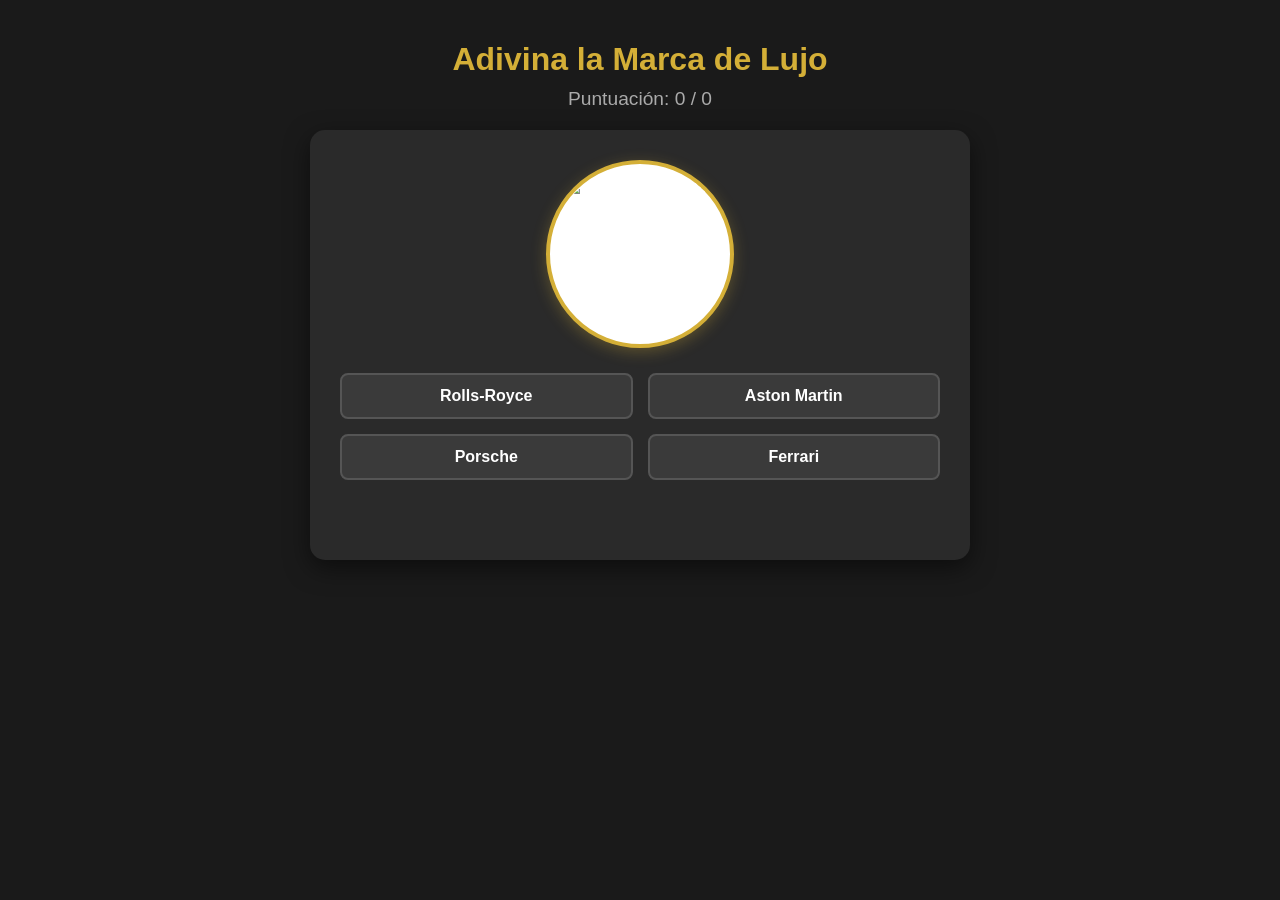
==== autos.html @ 759ddc6b "Create autos.html" ====
<!DOCTYPE html>
<html lang="es">
<head>
    <meta charset="UTF-8">
    <meta name="viewport" content="width=device-width, initial-scale=1.0">
    <title>Juego: Adivina la Marca de Lujo</title>
    <style>
        body {
            font-family: 'Segoe UI', Tahoma, Geneva, Verdana, sans-serif;
            background-color: #1a1a1a;
            color: #ffffff;
            text-align: center;
            padding: 20px;
            margin: 0;
        }
        h1 {
            color: #d4af37;
            margin-bottom: 10px;
        }
        .score-container {
            font-size: 1.2rem;
            margin-bottom: 20px;
            color: #aaaaaa;
        }
        .game-container {
            max-width: 600px;
            margin: 0 auto;
            background-color: #2a2a2a;
            padding: 30px;
            border-radius: 15px;
            box-shadow: 0 8px 24px rgba(0,0,0,0.5);
        }
        .logo-frame {
            width: 180px;
            height: 180px;
            margin: 0 auto 25px auto;
            border-radius: 50%; /* Forma redondeada requerida */
            overflow: hidden;
            background-color: #ffffff;
            display: flex;
            align-items: center;
            justify-content: center;
            border: 4px solid #d4af37;
            box-shadow: 0 4px 15px rgba(212, 175, 55, 0.3);
        }
        .logo-frame img {
            width: 85%;
            height: 85%;
            object-fit: contain;
        }
        .options-grid {
            display: grid;
            grid-template-columns: 1fr 1fr;
            gap: 15px;
        }
        .btn {
            background-color: #3a3a3a;
            color: white;
            border: 2px solid #555555;
            padding: 12px 20px;
            font-size: 1rem;
            font-weight: bold;
            border-radius: 8px;
            cursor: pointer;
            transition: all 0.3s ease;
        }
        .btn:hover {
            background-color: #d4af37;
            color: #1a1a1a;
            border-color: #d4af37;
        }
        .feedback {
            margin-top: 20px;
            font-size: 1.3rem;
            font-weight: bold;
            height: 30px;
        }
        .correct { color: #4caf50; }
        .incorrect { color: #f44336; }
        .next-btn {
            margin-top: 20px;
            background-color: #d4af37;
            color: black;
            display: none;
            width: 100%;
        }
    </style>
</head>
<body>

    <h1>Adivina la Marca de Lujo</h1>
    <div class="score-container">
        Puntuación: <span id="score">0</span> / <span id="total">0</span>
    </div>

    <div class="game-container">
        <div class="logo-frame">
            <img id="logo-img" src="" alt="Logotipo de auto">
        </div>

        <div class="options-grid" id="options-box">
            <!-- Los botones se generarán con JavaScript -->
        </div>

        <div class="feedback" id="feedback-text"></div>
        <button class="btn next-btn" id="next-button" onclick="nextQuestion()">Siguiente Marca</button>
    </div>

    <script>
        // Lista de 10 marcas de lujo con sus enlaces externos de logotipos oficiales
        const brands = [
            { name: "Hummer", img: "https://clearbit.com" },
            { name: "Jeep", img: "https://clearbit.com" },
            { name: "Ferrari", img: "https://clearbit.com" },
            { name: "Lamborghini", img: "https://clearbit.com" },
            { name: "Porsche", img: "https://clearbit.com" },
            { name: "Rolls-Royce", img: "https://clearbit.com" },
            { name: "Bentley", img: "https://clearbit.com" },
            { name: "Aston Martin", img: "https://clearbit.com" },
            { name: "Maserati", img: "https://clearbit.com" },
            { name: "Bugatti", img: "https://clearbit.com" }
        ];

        let currentIndex = 0;
        let score = 0;

        function shuffle(array) {
            return array.sort(() => Math.random() - 0.5);
        }

        function loadQuestion() {
            if (currentIndex >= brands.length) {
                // Fin del juego
                document.querySelector(".game-container").innerHTML = `
                    <h2>¡Juego Terminado!</h2>
                    <p style="font-size: 1.5rem;">Tu puntuación final es: <strong>${score} de ${brands.length}</strong></p>
                    <button class="btn" onclick="location.reload()" style="margin-top:20px; width:100%;">Jugar de Nuevo</button>
                `;
                return;
            }

            const currentBrand = brands[currentIndex];
            document.getElementById("logo-img").src = currentBrand.img;
            document.getElementById("feedback-text").innerText = "";
            document.getElementById("next-button").style.display = "none";

            // Crear opciones (la correcta + 3 aleatorias)
            let options = [currentBrand.name];
            while (options.length < 4) {
                let randomBrand = brands[Math.floor(Math.random() * brands.length)].name;
                if (!options.includes(randomBrand)) {
                    options.push(randomBrand);
                }
            }
            shuffle(options);

            // Renderizar los botones de opción
            const optionsBox = document.getElementById("options-box");
            optionsBox.innerHTML = "";
            options.forEach(option => {
                const button = document.createElement("button");
                button.className = "btn";
                button.innerText = option;
                button.onclick = () => checkAnswer(button, option, currentBrand.name);
                optionsBox.appendChild(button);
            });
        }

        function checkAnswer(selectedButton, selectedOption, correctOption) {
            const feedback = document.getElementById("feedback-text");
            const buttons = document.querySelectorAll("#options-box .btn");
            
            // Deshabilitar todos los botones tras responder
            buttons.forEach(btn => btn.disabled = true);

            if (selectedOption === correctOption) {
                feedback.innerText = "¡Correcto! ✨";
                feedback.className = "feedback correct";
                selectedButton.style.backgroundColor = "#4caf50";
                selectedButton.style.borderColor = "#4caf50";
                score++;
            } else {
                feedback.innerText = `Incorrecto. Era ${correctOption} ❌`;
                feedback.className = "feedback incorrect";
                selectedButton.style.backgroundColor = "#f44336";
                selectedButton.style.borderColor = "#f44336";
            }

            document.getElementById("score").innerText = score;
            currentIndex++;
            document.getElementById("total").innerText = currentIndex;
            document.getElementById("next-button").style.display = "block";
        }

        function nextQuestion() {
            loadQuestion();
        }

        // Iniciar juego mezclando el orden de las marcas
        shuffle(brands);
        loadQuestion();
    </script>
</body>
</html>
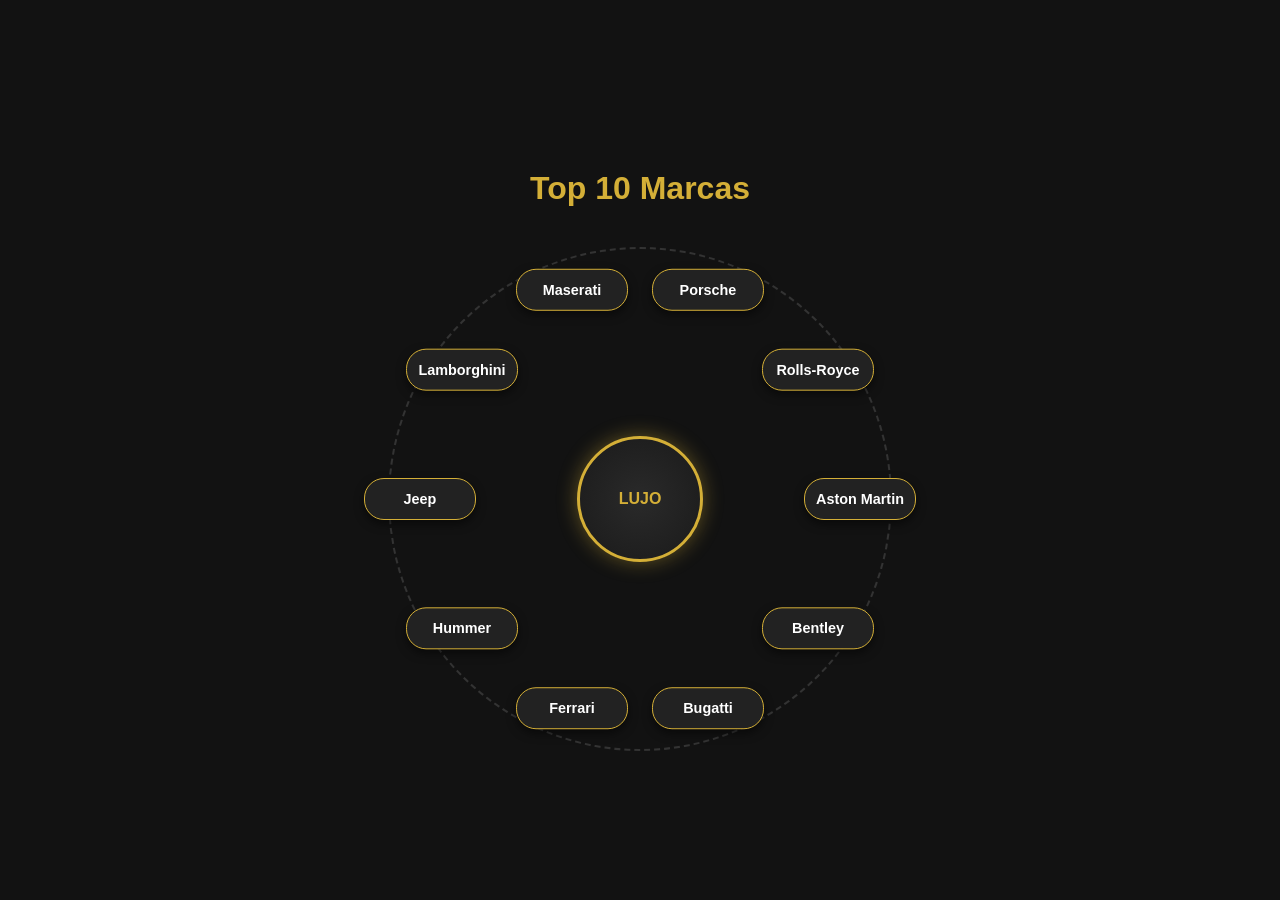
==== commit 8a86183b: "Update title and styling for luxury brands game" ====
--- a/autos.html
+++ b/autos.html
@@ -3,202 +3,104 @@
 <head>
     <meta charset="UTF-8">
     <meta name="viewport" content="width=device-width, initial-scale=1.0">
-    <title>Juego: Adivina la Marca de Lujo</title>
+    <title>Lista Circular de Marcas de Lujo</title>
     <style>
         body {
-            font-family: 'Segoe UI', Tahoma, Geneva, Verdana, sans-serif;
-            background-color: #1a1a1a;
+            font-family: 'Segoe UI', sans-serif;
+            background-color: #121212;
             color: #ffffff;
-            text-align: center;
-            padding: 20px;
+            display: flex;
+            flex-direction: column;
+            align-items: center;
+            justify-content: center;
+            min-height: 100vh;
             margin: 0;
+            overflow: hidden;
         }
+
         h1 {
             color: #d4af37;
-            margin-bottom: 10px;
+            margin-bottom: 40px;
         }
-        .score-container {
-            font-size: 1.2rem;
-            margin-bottom: 20px;
-            color: #aaaaaa;
+
+        /* Contenedor del círculo */
+        .circle-container {
+            position: relative;
+            width: 500px;
+            height: 500px;
+            border: 2px dashed #333333;
+            border-radius: 50%;
+            display: flex;
+            justify-content: center;
+            align-items: center;
         }
-        .game-container {
-            max-width: 600px;
-            margin: 0 auto;
-            background-color: #2a2a2a;
-            padding: 30px;
-            border-radius: 15px;
-            box-shadow: 0 8px 24px rgba(0,0,0,0.5);
+
+        /* Centro del círculo */
+        .circle-center {
+            width: 120px;
+            height: 120px;
+            background: radial-gradient(circle, #2a2a2a, #1a1a1a);
+            border: 3px solid #d4af37;
+            border-radius: 50%;
+            display: flex;
+            justify-content: center;
+            align-items: center;
+            font-weight: bold;
+            color: #d4af37;
+            box-shadow: 0 0 20px rgba(212, 175, 55, 0.4);
+            z-index: 10;
         }
-        .logo-frame {
-            width: 180px;
-            height: 180px;
-            margin: 0 auto 25px auto;
-            border-radius: 50%; /* Forma redondeada requerida */
-            overflow: hidden;
-            background-color: #ffffff;
+
+        /* Elementos de la lista */
+        .circle-item {
+            position: absolute;
+            width: 110px;
+            height: 40px;
+            background-color: #222222;
+            border: 1px solid #d4af37;
+            border-radius: 20px;
             display: flex;
+            justify-content: center;
             align-items: center;
-            justify-content: center;
-            border: 4px solid #d4af37;
-            box-shadow: 0 4px 15px rgba(212, 175, 55, 0.3);
+            font-size: 0.9rem;
+            font-weight: 600;
+            text-align: center;
+            box-shadow: 0 4px 10px rgba(0,0,0,0.5);
+            transition: transform 0.3s ease, background-color 0.3s ease;
+            
+            /* Fórmula matemática CSS para posicionar en círculo (36 grados por elemento) */
+            --angle: calc(var(--i) * 36deg);
+            transform: rotate(var(--angle)) translate(220px) rotate(calc(-1 * var(--angle)));
         }
-        .logo-frame img {
-            width: 85%;
-            height: 85%;
-            object-fit: contain;
-        }
-        .options-grid {
-            display: grid;
-            grid-template-columns: 1fr 1fr;
-            gap: 15px;
-        }
-        .btn {
-            background-color: #3a3a3a;
-            color: white;
-            border: 2px solid #555555;
-            padding: 12px 20px;
-            font-size: 1rem;
-            font-weight: bold;
-            border-radius: 8px;
+
+        .circle-item:hover {
+            background-color: #d4af37;
+            color: #121212;
+            transform: rotate(var(--angle)) translate(230px) rotate(calc(-1 * var(--angle))) scale(1.1);
             cursor: pointer;
-            transition: all 0.3s ease;
-        }
-        .btn:hover {
-            background-color: #d4af37;
-            color: #1a1a1a;
-            border-color: #d4af37;
-        }
-        .feedback {
-            margin-top: 20px;
-            font-size: 1.3rem;
-            font-weight: bold;
-            height: 30px;
-        }
-        .correct { color: #4caf50; }
-        .incorrect { color: #f44336; }
-        .next-btn {
-            margin-top: 20px;
-            background-color: #d4af37;
-            color: black;
-            display: none;
-            width: 100%;
         }
     </style>
 </head>
 <body>
 
-    <h1>Adivina la Marca de Lujo</h1>
-    <div class="score-container">
-        Puntuación: <span id="score">0</span> / <span id="total">0</span>
+    <h1>Top 10 Marcas</h1>
+
+    <div class="circle-container">
+        <div class="circle-center">LUJO</div>
+        
+        <!-- Se usa la variable --i para calcular la posición exacta de cada una -->
+        <div class="circle-item" style="--i: 0;">Aston Martin</div>
+        <div class="circle-item" style="--i: 1;">Bentley</div>
+        <div class="circle-item" style="--i: 2;">Bugatti</div>
+        <div class="circle-item" style="--i: 3;">Ferrari</div>
+        <div class="circle-item" style="--i: 4;">Hummer</div>
+        <div class="circle-item" style="--i: 5;">Jeep</div>
+        <div class="circle-item" style="--i: 6;">Lamborghini</div>
+        <div class="circle-item" style="--i: 7;">Maserati</div>
+        <div class="circle-item" style="--i: 8;">Porsche</div>
+        <div class="circle-item" style="--i: 9;">Rolls-Royce</div>
     </div>
 
-    <div class="game-container">
-        <div class="logo-frame">
-            <img id="logo-img" src="" alt="Logotipo de auto">
-        </div>
-
-        <div class="options-grid" id="options-box">
-            <!-- Los botones se generarán con JavaScript -->
-        </div>
-
-        <div class="feedback" id="feedback-text"></div>
-        <button class="btn next-btn" id="next-button" onclick="nextQuestion()">Siguiente Marca</button>
-    </div>
-
-    <script>
-        // Lista de 10 marcas de lujo con sus enlaces externos de logotipos oficiales
-        const brands = [
-            { name: "Hummer", img: "https://clearbit.com" },
-            { name: "Jeep", img: "https://clearbit.com" },
-            { name: "Ferrari", img: "https://clearbit.com" },
-            { name: "Lamborghini", img: "https://clearbit.com" },
-            { name: "Porsche", img: "https://clearbit.com" },
-            { name: "Rolls-Royce", img: "https://clearbit.com" },
-            { name: "Bentley", img: "https://clearbit.com" },
-            { name: "Aston Martin", img: "https://clearbit.com" },
-            { name: "Maserati", img: "https://clearbit.com" },
-            { name: "Bugatti", img: "https://clearbit.com" }
-        ];
-
-        let currentIndex = 0;
-        let score = 0;
-
-        function shuffle(array) {
-            return array.sort(() => Math.random() - 0.5);
-        }
-
-        function loadQuestion() {
-            if (currentIndex >= brands.length) {
-                // Fin del juego
-                document.querySelector(".game-container").innerHTML = `
-                    <h2>¡Juego Terminado!</h2>
-                    <p style="font-size: 1.5rem;">Tu puntuación final es: <strong>${score} de ${brands.length}</strong></p>
-                    <button class="btn" onclick="location.reload()" style="margin-top:20px; width:100%;">Jugar de Nuevo</button>
-                `;
-                return;
-            }
-
-            const currentBrand = brands[currentIndex];
-            document.getElementById("logo-img").src = currentBrand.img;
-            document.getElementById("feedback-text").innerText = "";
-            document.getElementById("next-button").style.display = "none";
-
-            // Crear opciones (la correcta + 3 aleatorias)
-            let options = [currentBrand.name];
-            while (options.length < 4) {
-                let randomBrand = brands[Math.floor(Math.random() * brands.length)].name;
-                if (!options.includes(randomBrand)) {
-                    options.push(randomBrand);
-                }
-            }
-            shuffle(options);
-
-            // Renderizar los botones de opción
-            const optionsBox = document.getElementById("options-box");
-            optionsBox.innerHTML = "";
-            options.forEach(option => {
-                const button = document.createElement("button");
-                button.className = "btn";
-                button.innerText = option;
-                button.onclick = () => checkAnswer(button, option, currentBrand.name);
-                optionsBox.appendChild(button);
-            });
-        }
-
-        function checkAnswer(selectedButton, selectedOption, correctOption) {
-            const feedback = document.getElementById("feedback-text");
-            const buttons = document.querySelectorAll("#options-box .btn");
-            
-            // Deshabilitar todos los botones tras responder
-            buttons.forEach(btn => btn.disabled = true);
-
-            if (selectedOption === correctOption) {
-                feedback.innerText = "¡Correcto! ✨";
-                feedback.className = "feedback correct";
-                selectedButton.style.backgroundColor = "#4caf50";
-                selectedButton.style.borderColor = "#4caf50";
-                score++;
-            } else {
-                feedback.innerText = `Incorrecto. Era ${correctOption} ❌`;
-                feedback.className = "feedback incorrect";
-                selectedButton.style.backgroundColor = "#f44336";
-                selectedButton.style.borderColor = "#f44336";
-            }
-
-            document.getElementById("score").innerText = score;
-            currentIndex++;
-            document.getElementById("total").innerText = currentIndex;
-            document.getElementById("next-button").style.display = "block";
-        }
-
-        function nextQuestion() {
-            loadQuestion();
-        }
-
-        // Iniciar juego mezclando el orden de las marcas
-        shuffle(brands);
-        loadQuestion();
-    </script>
 </body>
 </html>
+
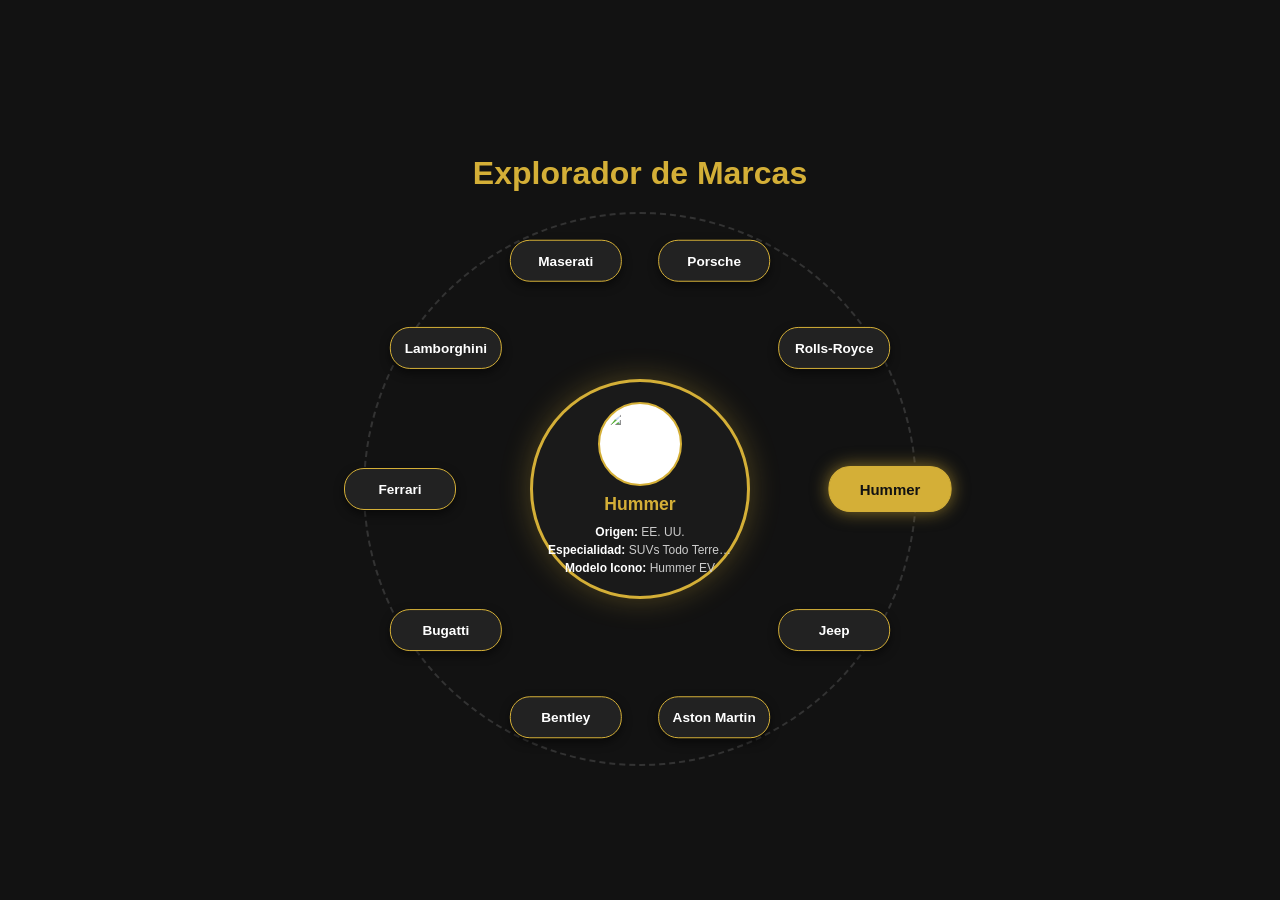
==== commit 7a380f28: "Update autos.html" ====
--- a/autos.html
+++ b/autos.html
@@ -3,7 +3,7 @@
 <head>
     <meta charset="UTF-8">
     <meta name="viewport" content="width=device-width, initial-scale=1.0">
-    <title>Lista Circular de Marcas de Lujo</title>
+    <title>Marcas de Lujo Interactivas</title>
     <style>
         body {
             font-family: 'Segoe UI', sans-serif;
@@ -15,19 +15,19 @@
             justify-content: center;
             min-height: 100vh;
             margin: 0;
-            overflow: hidden;
         }
 
         h1 {
             color: #d4af37;
-            margin-bottom: 40px;
+            margin-bottom: 20px;
+            font-size: 2rem;
         }
 
-        /* Contenedor del círculo */
+        /* Contenedor principal del círculo */
         .circle-container {
             position: relative;
-            width: 500px;
-            height: 500px;
+            width: 550px;
+            height: 550px;
             border: 2px dashed #333333;
             border-radius: 50%;
             display: flex;
@@ -35,23 +35,59 @@
             align-items: center;
         }
 
-        /* Centro del círculo */
+        /* Panel Central Dinámico */
         .circle-center {
-            width: 120px;
-            height: 120px;
-            background: radial-gradient(circle, #2a2a2a, #1a1a1a);
+            width: 220px;
+            height: 220px;
+            background: #1a1a1a;
             border: 3px solid #d4af37;
             border-radius: 50%;
             display: flex;
+            flex-direction: column;
+            align-items: center;
             justify-content: center;
-            align-items: center;
+            box-shadow: 0 0 30px rgba(212, 175, 55, 0.3);
+            z-index: 10;
+            padding: 15px;
+            text-align: center;
+            box-sizing: border-box;
+        }
+
+        /* Imagen del logotipo redondeada */
+        .center-img {
+            width: 70px;
+            height: 70px;
+            border-radius: 50%;
+            background-color: white;
+            object-fit: contain;
+            padding: 5px;
+            border: 2px solid #d4af37;
+            margin-bottom: 8px;
+        }
+
+        .center-title {
+            font-size: 1.1rem;
             font-weight: bold;
             color: #d4af37;
-            box-shadow: 0 0 20px rgba(212, 175, 55, 0.4);
-            z-index: 10;
+            margin: 0 0 8px 0;
         }
 
-        /* Elementos de la lista */
+        /* Filas de datos informativos */
+        .info-row {
+            font-size: 0.75rem;
+            color: #cccccc;
+            margin: 2px 0;
+            width: 100%;
+            white-space: nowrap;
+            overflow: hidden;
+            text-overflow: ellipsis;
+        }
+
+        .info-row strong {
+            color: #ffffff;
+        }
+
+        /* Botones de las marcas alrededor */
         .circle-item {
             position: absolute;
             width: 110px;
@@ -62,45 +98,77 @@
             display: flex;
             justify-content: center;
             align-items: center;
-            font-size: 0.9rem;
+            font-size: 0.85rem;
             font-weight: 600;
             text-align: center;
             box-shadow: 0 4px 10px rgba(0,0,0,0.5);
-            transition: transform 0.3s ease, background-color 0.3s ease;
+            transition: all 0.3s ease;
+            cursor: pointer;
             
-            /* Fórmula matemática CSS para posicionar en círculo (36 grados por elemento) */
+            /* Distribución angular (360° / 10 marcas = 36deg) */
             --angle: calc(var(--i) * 36deg);
-            transform: rotate(var(--angle)) translate(220px) rotate(calc(-1 * var(--angle)));
+            transform: rotate(var(--angle)) translate(240px) rotate(calc(-1 * var(--angle)));
         }
 
-        .circle-item:hover {
+        .circle-item:hover, .circle-item.active {
             background-color: #d4af37;
             color: #121212;
-            transform: rotate(var(--angle)) translate(230px) rotate(calc(-1 * var(--angle))) scale(1.1);
-            cursor: pointer;
+            transform: rotate(var(--angle)) translate(250px) rotate(calc(-1 * var(--angle))) scale(1.1);
+            box-shadow: 0 0 15px rgba(212, 175, 55, 0.6);
         }
     </style>
 </head>
 <body>
 
-    <h1>Top 10 Marcas</h1>
+    <h1>Explorador de Marcas</h1>
 
     <div class="circle-container">
-        <div class="circle-center">LUJO</div>
+        <!-- El centro mostrará la información de la marca activa -->
+        <div class="circle-center" id="display-panel">
+            <img id="brand-logo" class="center-img" src="https://clearbit.com" alt="Logo">
+            <h3 id="brand-name" class="center-title">Hummer</h3>
+            <div class="info-row" id="row-1"><strong>Origen:</strong> EE. UU.</div>
+            <div class="info-row" id="row-2"><strong>Especialidad:</strong> SUVs Todo Terreno</div>
+            <div class="info-row" id="row-3"><strong>Modelo Icono:</strong> Hummer EV</div>
+        </div>
         
-        <!-- Se usa la variable --i para calcular la posición exacta de cada una -->
-        <div class="circle-item" style="--i: 0;">Aston Martin</div>
-        <div class="circle-item" style="--i: 1;">Bentley</div>
-        <div class="circle-item" style="--i: 2;">Bugatti</div>
-        <div class="circle-item" style="--i: 3;">Ferrari</div>
-        <div class="circle-item" style="--i: 4;">Hummer</div>
-        <div class="circle-item" style="--i: 5;">Jeep</div>
-        <div class="circle-item" style="--i: 6;">Lamborghini</div>
-        <div class="circle-item" style="--i: 7;">Maserati</div>
-        <div class="circle-item" style="--i: 8;">Porsche</div>
-        <div class="circle-item" style="--i: 9;">Rolls-Royce</div>
+        <!-- Elementos del círculo con sus datos embebidos en atributos 'data-*' -->
+        <div class="circle-item active" style="--i: 0;" data-name="Hummer" data-img="https://clearbit.com" data-r1="EE. UU." data-r2="SUVs Todo Terreno" data-r3="Hummer EV" onmouseover="showInfo(this)">Hummer</div>
+        <div class="circle-item" style="--i: 1;" data-name="Jeep" data-img="https://clearbit.com" data-r1="EE. UU." data-r2="4x4 Aventureros" data-r3="Wrangler" onmouseover="showInfo(this)">Jeep</div>
+        <div class="circle-item" style="--i: 2;" data-name="Aston Martin" data-img="https://clearbit.com" data-r1="Reino Unido" data-r2="Gran Turismo Deportivos" data-r3="DB12" onmouseover="showInfo(this)">Aston Martin</div>
+        <div class="circle-item" style="--i: 3;" data-name="Bentley" data-img="https://clearbit.com" data-r1="Reino Unido" data-r2="Alta Gama Artesanal" data-r3="Continental GT" onmouseover="showInfo(this)">Bentley</div>
+        <div class="circle-item" style="--i: 4;" data-name="Bugatti" data-img="https://clearbit.com" data-r1="Francia" data-r2="Hiperdeportivos" data-r3="Chiron / Tourbillon" onmouseover="showInfo(this)">Bugatti</div>
+        <div class="circle-item" style="--i: 5;" data-name="Ferrari" data-img="https://clearbit.com" data-r1="Italia" data-r2="Superdeportivos de Carrera" data-r3="SF90 Stradale" onmouseover="showInfo(this)">Ferrari</div>
+        <div class="circle-item" style="--i: 6;" data-name="Lamborghini" data-img="https://clearbit.com" data-r1="Italia" data-r2="Diseño Agresivo y V12" data-r3="Revuelto" onmouseover="showInfo(this)">Lamborghini</div>
+        <div class="circle-item" style="--i: 7;" data-name="Maserati" data-img="https://clearbit.com" data-r1="Italia" data-r2="Lujo Deportivo Italiano" data-r3="MC20" onmouseover="showInfo(this)">Maserati</div>
+        <div class="circle-item" style="--i: 8;" data-name="Porsche" data-img="https://clearbit.com" data-r1="Alemania" data-r2="Ingeniería y Precisión" data-r3="911 Carrera" onmouseover="showInfo(this)">Porsche</div>
+        <div class="circle-item" style="--i: 9;" data-name="Rolls-Royce" data-img="https://clearbit.com" data-r1="Reino Unido" data-r2="El Lujo Supremo" data-r3="Phantom" onmouseover="showInfo(this)">Rolls-Royce</div>
     </div>
 
+    <script>
+        function showInfo(element) {
+            // Remover clase activa de todos los elementos
+            document.querySelectorAll('.circle-item').forEach(item => item.classList.remove('active'));
+            
+            // Añadir clase activa al elemento actual
+            element.classList.add('active');
+
+            // Extraer los datos informativos del elemento
+            const name = element.getAttribute('data-name');
+            const imgUrl = element.getAttribute('data-img');
+            const r1 = element.getAttribute('data-r1');
+            const r2 = element.getAttribute('data-r2');
+            const r3 = element.getAttribute('data-r3');
+
+            // Actualizar el panel central
+            document.getElementById('brand-logo').src = imgUrl;
+            document.getElementById('brand-name').innerText = name;
+            document.getElementById('row-1').innerHTML = `<strong>Origen:</strong> ${r1}`;
+            document.getElementById('row-2').innerHTML = `<strong>Especialidad:</strong> ${r2}`;
+            document.getElementById('row-3').innerHTML = `<strong>Modelo Icono:</strong> ${r3}`;
+        }
+    </script>
 </body>
 </html>
 
+
